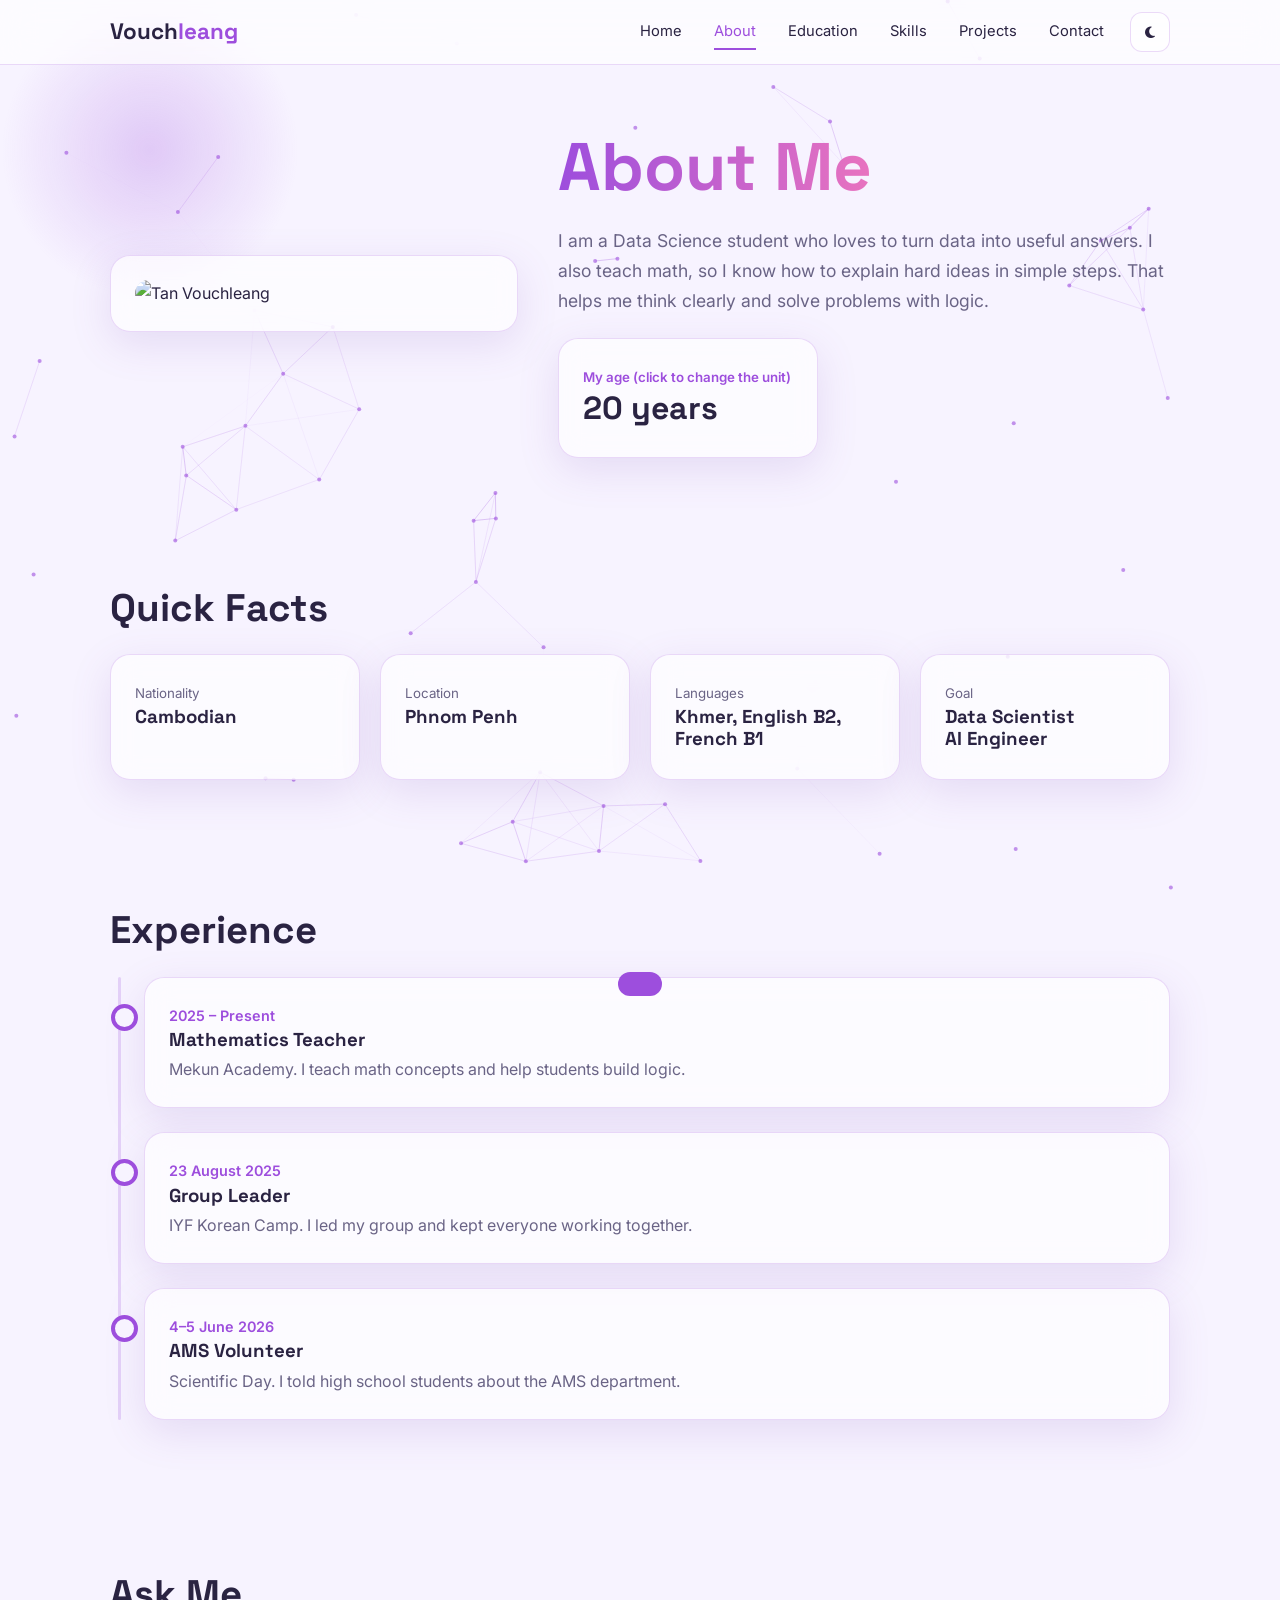
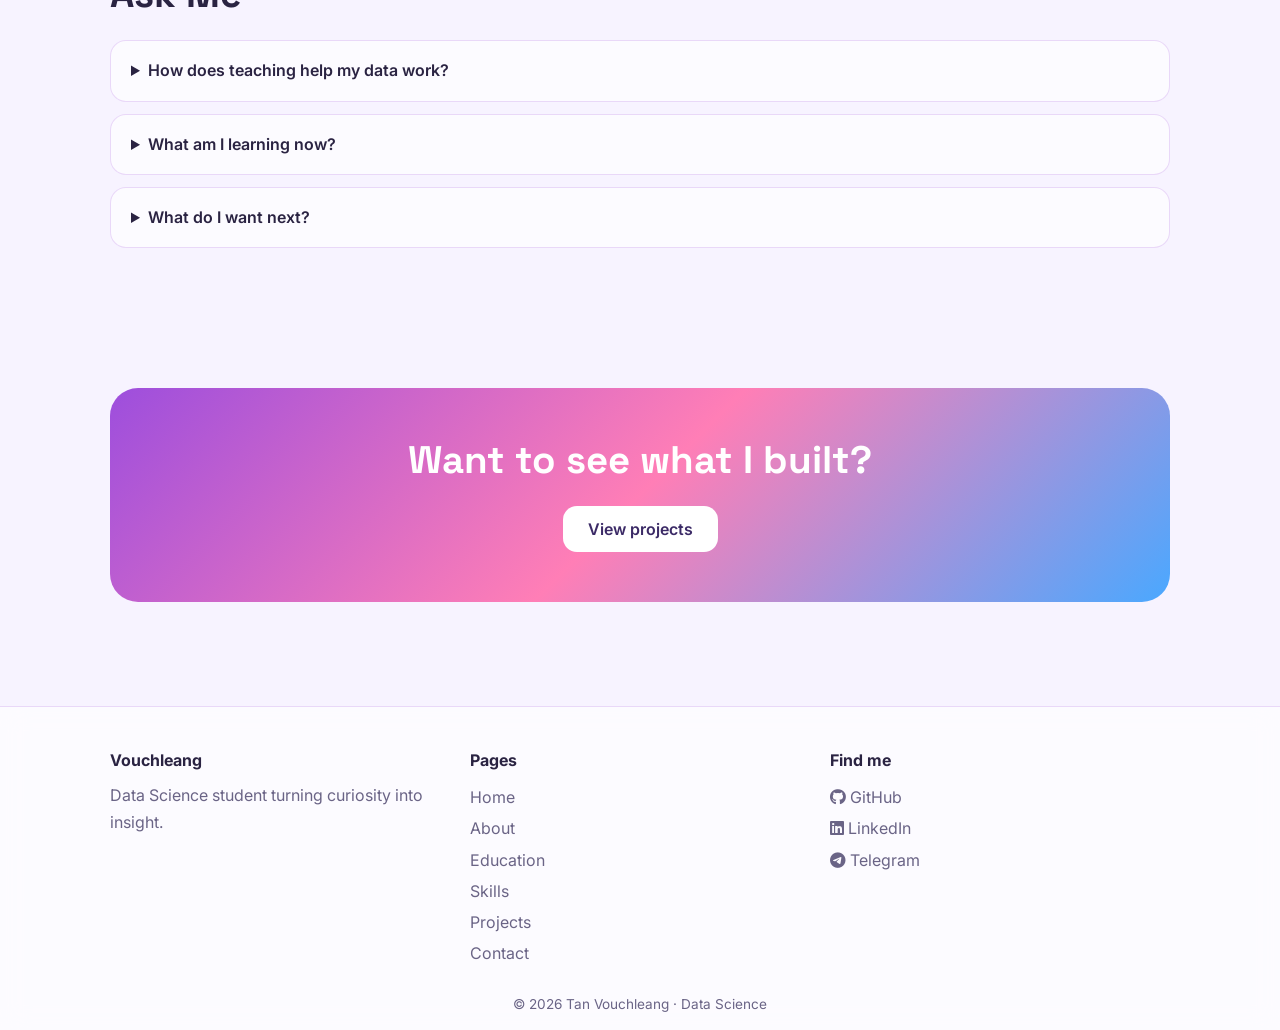
==== about.html @ b9602114 "Replace old portfolio with new portfolio" ====
<!doctype html>
<html lang="en">

<head>
  <meta charset="UTF-8">
  <meta name="viewport" content="width=device-width,initial-scale=1">
  <title>About | Tan Vouchleang</title>
  <link rel="stylesheet" href="https://cdnjs.cloudflare.com/ajax/libs/font-awesome/6.5.2/css/all.min.css">
  <link rel="stylesheet" href="assets/css/style.css">
  <script>document.documentElement.dataset.theme = localStorage.getItem('vl-theme') || (matchMedia('(prefers-color-scheme:dark)').matches ? 'dark' : 'light')</script>
</head>

<body>
  <canvas id="bg"></canvas>

  <main class="wrap">

    <section class="about">
      <div class="card reveal" data-tilt><img src="assets/img/achievement.jpeg" alt="Tan Vouchleang"></div>
      <div class="reveal">
        <h1 class="grad">About Me</h1>
        <p style="margin-top:20px;font-size:1.1rem">I am a Data Science student who loves to turn data into useful
          answers. I also teach math, so I know how to explain hard ideas in simple steps. That helps me think clearly
          and solve problems with logic.</p>
        <div class="card age" id="ageBox">
          <small>My age (click to change the unit)</small>
          <h3 id="ageDisplay">Loading...</h3>
        </div>
      </div>
    </section>

    <section>
      <h2 class="reveal">Quick Facts</h2>
      <div class="grid">
        <div class="card fact reveal"><small>Nationality</small>
          <h3>Cambodian</h3>
        </div>
        <div class="card fact reveal"><small>Location</small>
          <h3>Phnom Penh</h3>
        </div>
        <div class="card fact reveal"><small>Languages</small>
          <h3>Khmer, English B2, French B1</h3>
        </div>
        <div class="card fact reveal"><small>Goal</small>
          <h3>Data Scientist <br> AI Engineer</h3>
        </div>
      </div>
    </section>

    <section>
      <h2 class="reveal">Experience</h2>
      <div class="tl">
        <div class="card item reveal">
          <span class="muted-date">2025 – Present</span>
          <h3>Mathematics Teacher</h3>
          <p>Mekun Academy. I teach math concepts and help students build logic.</p>
        </div>
        <div class="card item reveal">
          <span class="muted-date">23 August 2025</span>
          <h3>Group Leader</h3>
          <p>IYF Korean Camp. I led my group and kept everyone working together.</p>
        </div>
        <div class="card item reveal">
          <span class="muted-date">4–5 June 2026</span>
          <h3>AMS Volunteer</h3>
          <p>Scientific Day. I told high school students about the AMS department.</p>
        </div>
      </div>
    </section>

    <section>
      <h2 class="reveal">Ask Me</h2>
      <div class="reveal">
        <details>
          <summary>How does teaching help my data work?</summary>
          <p>I am used to explaining hard ideas in simple words. So my reports and charts are clear for people who are
            not experts.</p>
        </details>
        <details>
          <summary>What am I learning now?</summary>
          <p>Machine learning (AI), data analysis, and pre-advanced programming skills. I practice them with small projects on GitHub.</p>
        </details>
        <details>
          <summary>What do I want next?</summary>
          <p>An internship in data science or analytics, where I can learn from a team and build real things.</p>
        </details>
      </div>
    </section>

    <section>
      <div class="cta reveal">
        <h2 style="margin-bottom:0">Want to see what I built?</h2>
        <div class="btns"><a class="btn" href="projects.html">View projects</a></div>
      </div>
    </section>

  </main>
  <script src="assets/js/main.js"></script>
</body>

</html>
---- assets/css/style.css ----
@import url("https://fonts.googleapis.com/css2?family=Space+Grotesk:wght@500;700&family=Inter:wght@400;500;600&display=swap");

/* theme */
:root {
  --bg: #f7f3ff;
  --card: rgba(255, 255, 255, 0.65);
  --text: #2a2342;
  --muted: #6a6486;
  --a: #9d4edd;
  --b: #ff7eb6;
  --c: #4aa8ff;
  --line: rgba(157, 78, 221, 0.2);
  --shadow: 0 12px 40px rgba(130, 80, 180, 0.15);
}
[data-theme="dark"] {
  --bg: #090716;
  --card: rgba(24, 19, 50, 0.7);
  --text: #f5f0ff;
  --muted: #a9a2c6;
  --a: #b57bff;
  --b: #ff7eb6;
  --c: #5ee0ff;
  --line: rgba(255, 255, 255, 0.1);
  --shadow: 0 12px 40px rgba(0, 0, 0, 0.4);
}

/* base */
* {
  box-sizing: border-box;
  margin: 0;
}
html {
  scroll-behavior: smooth;
}
body {
  font:
    16px/1.7 Inter,
    sans-serif;
  background: var(--bg);
  color: var(--text);
  animation: fade 0.6s;
}
h1,
h2,
h3,
.logo {
  font-family: "Space Grotesk", sans-serif;
  line-height: 1.15;
}
h1 {
  font-size: clamp(2.4rem, 6vw, 4.2rem);
}
h2 {
  font-size: clamp(1.6rem, 3.5vw, 2.4rem);
  margin-bottom: 24px;
}
p {
  color: var(--muted);
}
a {
  color: inherit;
  text-decoration: none;
}
ul {
  padding-left: 20px;
  color: var(--muted);
}
.wrap {
  max-width: 1100px;
  margin: auto;
  padding: 0 20px;
}
section {
  padding: 64px 0;
}
.grid {
  display: grid;
  gap: 20px;
  grid-template-columns: repeat(auto-fit, minmax(240px, 1fr));
}
.center {
  text-align: center;
}
.grad {
  background: linear-gradient(90deg, var(--a), var(--b), var(--c), var(--a));
  background-size: 200%;
  -webkit-background-clip: text;
  background-clip: text;
  color: transparent;
  animation: flow 6s linear infinite;
}
.page-title {
  padding-top: 56px;
}
.page-title p {
  margin-top: 12px;
  max-width: 560px;
}

/* background effect */
#bg {
  position: fixed;
  inset: 0;
  z-index: -1;
  pointer-events: none;
}
.glow {
  position: fixed;
  top: 0;
  left: 0;
  width: 300px;
  height: 300px;
  border-radius: 50%;
  z-index: -1;
  pointer-events: none;
  background: radial-gradient(
    circle,
    color-mix(in srgb, var(--a) 25%, transparent),
    transparent 70%
  );
}
#prog {
  position: fixed;
  top: 0;
  left: 0;
  height: 3px;
  width: 0;
  z-index: 100;
  background: linear-gradient(90deg, var(--a), var(--b), var(--c));
}
@media (hover: none) {
  .glow {
    display: none;
  }
}

/* header */
.top {
  position: sticky;
  top: 0;
  z-index: 50;
  background: var(--card);
  backdrop-filter: blur(16px);
  border-bottom: 1px solid var(--line);
}
.bar {
  display: flex;
  align-items: center;
  gap: 12px;
  height: 64px;
}
.logo {
  font-size: 1.4rem;
  font-weight: 700;
  margin-right: auto;
}
.logo b {
  color: var(--a);
}
#links {
  display: flex;
  gap: 4px;
}
#links a {
  padding: 8px 14px;
  border-radius: 12px;
  font-size: 0.92rem;
  position: relative;
}
#links a::after {
  content: "";
  position: absolute;
  left: 14px;
  right: 14px;
  bottom: 3px;
  height: 2px;
  background: var(--a);
  transform: scaleX(0);
  transition: 0.3s;
}
#links a:hover::after,
#links a.on::after {
  transform: scaleX(1);
}
#links a.on {
  color: var(--a);
}
.icon {
  width: 40px;
  height: 40px;
  border-radius: 12px;
  border: 1px solid var(--line);
  background: var(--card);
  color: var(--text);
  cursor: pointer;
}
#burger {
  display: none;
}
@media (max-width: 780px) {
  #burger {
    display: block;
  }
  #links {
    display: none;
    position: absolute;
    top: 64px;
    left: 0;
    right: 0;
    flex-direction: column;
    background: var(--bg);
    padding: 10px 20px;
    border-bottom: 1px solid var(--line);
  }
  #links.open {
    display: flex;
  }
}

/* button, card, tag */
.btn {
  display: inline-flex;
  align-items: center;
  gap: 8px;
  padding: 12px 24px;
  border-radius: 14px;
  border: 1px solid transparent;
  background: linear-gradient(135deg, var(--a), var(--b));
  color: #fff;
  font:
    600 1rem Inter,
    sans-serif;
  cursor: pointer;
  transition: 0.25s;
}
.btn:hover {
  transform: translateY(-3px);
  box-shadow: 0 12px 30px color-mix(in srgb, var(--a) 40%, transparent);
}
.btn.ghost {
  background: var(--card);
  color: var(--text);
  border-color: var(--line);
}
.btns {
  display: flex;
  flex-wrap: wrap;
  gap: 12px;
  margin-top: 24px;
}
.card {
  background: var(--card);
  backdrop-filter: blur(14px);
  border: 1px solid var(--line);
  border-radius: 20px;
  padding: 24px;
  box-shadow: var(--shadow);
}
.card h3 {
  margin-bottom: 6px;
}
.lift {
  transition:
    transform 0.3s,
    box-shadow 0.3s;
  cursor: pointer;
}
.lift:hover {
  transform: translateY(-6px);
  box-shadow: 0 20px 50px color-mix(in srgb, var(--a) 25%, transparent);
}
.tags {
  display: flex;
  flex-wrap: wrap;
  gap: 6px;
  margin-top: 12px;
}
.tags span {
  font-size: 0.75rem;
  padding: 3px 10px;
  border-radius: 99px;
  background: color-mix(in srgb, var(--a) 14%, transparent);
  color: var(--a);
}
.muted-date {
  color: var(--a);
  font-weight: 600;
  font-size: 0.9rem;
}

/* scroll effect */
.reveal {
  opacity: 0;
  transform: translateY(26px);
  transition:
    opacity 0.7s,
    transform 0.7s;
}
.reveal.show {
  opacity: 1;
  transform: none;
}
.grid > .reveal:nth-child(2) {
  transition-delay: 0.1s;
}
.grid > .reveal:nth-child(3) {
  transition-delay: 0.2s;
}
.grid > .reveal:nth-child(4) {
  transition-delay: 0.3s;
}

/* home */
.hero {
  min-height: calc(100vh - 64px);
  display: grid;
  grid-template-columns: 1.2fr 1fr;
  gap: 40px;
  align-items: center;
}
.typed {
  font:
    500 1.5rem "Space Grotesk",
    sans-serif;
  margin: 14px 0;
  color: var(--text);
}
.cursor {
  animation: blink 1s infinite;
  color: var(--a);
}
.clock {
  margin-top: 24px;
  font-size: 0.9rem;
}
.photo {
  position: relative;
  display: grid;
  place-items: center;
}
.ring {
  width: min(300px, 70vw);
  aspect-ratio: 1;
  border-radius: 50%;
  padding: 6px;
  background: conic-gradient(var(--a), var(--b), var(--c), var(--a));
  animation: spin 8s linear infinite;
}
.ring img {
  width: 100%;
  height: 100%;
  border-radius: 50%;
  object-fit: cover;
  object-position: top;
  background: var(--bg);
  animation: spin 8s linear infinite reverse;
}
.orbit {
  position: absolute;
  inset: 0;
  margin: auto;
  width: min(350px, 82vw);
  aspect-ratio: 1;
  border-radius: 50%;
  pointer-events: none;
  background: conic-gradient(transparent 0 60%, var(--c) 90%, var(--b) 100%);
  -webkit-mask: radial-gradient(
    farthest-side,
    transparent calc(100% - 3px),
    #000 calc(100% - 3px)
  );
  mask: radial-gradient(
    farthest-side,
    transparent calc(100% - 3px),
    #000 calc(100% - 3px)
  );
  filter: drop-shadow(0 0 6px var(--c)) drop-shadow(0 0 14px var(--b));
  animation: spin 5s linear infinite;
}
.orbit.two {
  width: min(395px, 92vw);
  background: conic-gradient(transparent 0 70%, var(--a) 92%, var(--b) 100%);
  animation-duration: 9s;
  animation-direction: reverse;
}
.fl {
  position: absolute;
  padding: 6px 14px;
  border-radius: 99px;
  font-size: 0.85rem;
  background: var(--card);
  border: 1px solid var(--line);
  backdrop-filter: blur(10px);
  animation: bob 4s ease-in-out infinite;
}
.stat b {
  display: block;
  font:
    700 2.4rem "Space Grotesk",
    sans-serif;
  color: var(--a);
}
.stat span {
  color: var(--muted);
}
.go {
  display: flex;
  gap: 14px;
  align-items: center;
}
.go i {
  font-size: 1.6rem;
  color: var(--a);
}
#plot {
  width: 100%;
  height: 260px;
  display: block;
  border-radius: 14px;
  border: 1px dashed var(--line);
  cursor: crosshair;
}
.plot-bar {
  display: flex;
  justify-content: space-between;
  align-items: center;
  margin-top: 14px;
  flex-wrap: wrap;
  gap: 10px;
}
.cta {
  text-align: center;
  padding: 50px 24px;
  border-radius: 28px;
  color: #fff;
  background: linear-gradient(135deg, var(--a), var(--b), var(--c));
}
.cta p {
  color: rgba(255, 255, 255, 0.9);
  margin: 10px 0;
}
.cta .btns {
  justify-content: center;
}
.cta .btn {
  background: #fff;
  color: #3b2a66;
}
.cta .btn.ghost {
  background: transparent;
  color: #fff;
  border-color: #fff;
}
@media (max-width: 780px) {
  .hero {
    grid-template-columns: 1fr;
    text-align: center;
    padding-top: 40px;
  }
  .hero .btns,
  .hero .clock {
    justify-content: center;
  }
}

/* about */
.about {
  display: grid;
  grid-template-columns: 0.8fr 1.2fr;
  gap: 40px;
  align-items: center;
}
.about img {
  width: 100%;
  border-radius: 16px;
  display: block;
}
.age {
  margin-top: 22px;
  width: fit-content;
  min-width: 260px;
  cursor: pointer;
  transition: 0.25s;
}
.age:hover {
  transform: scale(1.03);
}
.age small {
  color: var(--a);
  font-weight: 600;
}
.age h3 {
  font-size: 2rem;
}
.fact small {
  color: var(--muted);
}
details {
  background: var(--card);
  border: 1px solid var(--line);
  border-radius: 16px;
  padding: 16px 20px;
  margin-bottom: 12px;
}
summary {
  cursor: pointer;
  font-weight: 600;
}
details[open] summary {
  color: var(--a);
  margin-bottom: 8px;
}
@media (max-width: 780px) {
  .about {
    grid-template-columns: 1fr;
  }
}

/* about and education timeshow */
.tl {
  position: relative;
  padding-left: 34px;
}
.tl::before,
.tl::after {
  content: "";
  position: absolute;
  left: 8px;
  top: 0;
  width: 3px;
  border-radius: 3px;
}
.tl::before {
  bottom: 0;
  background: var(--line);
}
.tl::after {
  height: calc(var(--p, 0) * 100%);
  background: linear-gradient(var(--a), var(--b));
}
.tl .item {
  position: relative;
  margin-bottom: 24px;
}
.tl .item::before {
  content: "";
  position: absolute;
  left: -34px;
  top: 26px;
  width: 19px;
  height: 19px;
  border-radius: 50%;
  background: var(--bg);
  border: 4px solid var(--a);
}

/* gpa chart */
.gpa {
  display: flex;
  gap: 24px;
  align-items: flex-end;
  height: 200px;
  margin-top: 10px;
}
.gpa div {
  flex: 1;
  display: flex;
  flex-direction: column;
  justify-content: flex-end;
  align-items: center;
  gap: 6px;
}
.gpa i {
  width: 100%;
  height: 0;
  border-radius: 12px 12px 0 0;
  background: linear-gradient(var(--b), var(--a));
  transition: height 1.2s cubic-bezier(0.2, 0.8, 0.2, 1);
}
.show .gpa i {
  height: var(--h);
}

/* skills */
.bar-row {
  margin-bottom: 20px;
}
.bar-row div:first-child {
  display: flex;
  justify-content: space-between;
  margin-bottom: 6px;
  color: var(--text);
}
.skill {
  height: 10px;
  border-radius: 99px;
  background: var(--line);
  overflow: hidden;
}
.skill i {
  display: block;
  height: 100%;
  width: 0;
  border-radius: 99px;
  background: linear-gradient(90deg, var(--a), var(--c));
  transition: width 1.4s cubic-bezier(0.2, 0.8, 0.2, 1);
}
.show .skill i {
  width: var(--w);
}
@property --pct {
  syntax: "<number>";
  inherits: false;
  initial-value: 0;
}
.donut {
  --pct: 0;
  position: relative;
  width: 110px;
  height: 110px;
  border-radius: 50%;
  display: grid;
  place-items: center;
  margin: 0 auto 10px;
  background: conic-gradient(var(--a) calc(var(--pct) * 1%), var(--line) 0);
  transition: --pct 1.6s;
}
.donut::before {
  content: "";
  position: absolute;
  inset: 10px;
  border-radius: 50%;
  background: var(--bg);
}
.donut b {
  position: relative;
  font-family: "Space Grotesk", sans-serif;
}
.show .donut {
  --pct: var(--v);
}
.chips {
  display: flex;
  flex-wrap: wrap;
  gap: 12px;
}
.chips span {
  padding: 10px 18px;
  border-radius: 14px;
  background: var(--card);
  border: 1px solid var(--line);
  transition: 0.25s;
}
.chips span:hover {
  transform: translateY(-4px) rotate(-2deg);
  border-color: var(--a);
}
.chips i {
  color: var(--a);
  margin-right: 6px;
}

/* project */
.tools-bar {
  display: flex;
  flex-wrap: wrap;
  gap: 10px;
  align-items: center;
  margin: 28px 0;
}
.tools-bar button {
  padding: 8px 18px;
  border-radius: 99px;
  border: 1px solid var(--line);
  background: var(--card);
  color: var(--text);
  cursor: pointer;
  font: inherit;
  transition: 0.2s;
}
.tools-bar button.on {
  background: linear-gradient(135deg, var(--a), var(--b));
  color: #fff;
  border-color: transparent;
}
.tools-bar input {
  margin-left: auto;
  padding: 9px 16px;
  border-radius: 99px;
  border: 1px solid var(--line);
  background: var(--card);
  color: var(--text);
  font: inherit;
  min-width: 200px;
}
.thumb {
  height: 150px;
  border-radius: 14px;
  overflow: hidden;
  margin-bottom: 14px;
  background: linear-gradient(135deg, var(--a), var(--c));
}
.thumb img {
  width: 100%;
  height: 100%;
  object-fit: cover;
  transition: 0.5s;
}
.proj:hover .thumb img {
  transform: scale(1.08);
}
#projectGrid,
#featured {
  grid-template-columns: repeat(3, 1fr);
}
@media (max-width: 900px) {
  #projectGrid,
  #featured {
    grid-template-columns: repeat(2, 1fr);
  }
}
@media (max-width: 600px) {
  #projectGrid,
  #featured {
    grid-template-columns: 1fr;
  }
}
.proj .links {
  display: flex;
  gap: 18px;
  margin-top: 14px;
  font-size: 0.9rem;
  font-weight: 600;
}
.proj .links a {
  color: var(--a);
  position: relative;
}
.proj .links a:hover {
  text-decoration: underline;
  text-underline-offset: 4px;
}
.hide {
  display: none;
}
dialog {
  margin: auto;
  width: min(640px, 92vw);
  max-height: 88vh;
  padding: 0;
  border: 1px solid var(--line);
  border-radius: 24px;
  background: var(--bg);
  color: var(--text);
  overflow: auto;
}
dialog::backdrop {
  background: rgba(10, 5, 30, 0.6);
  backdrop-filter: blur(4px);
}
dialog[open] {
  animation: pop 0.3s;
}
dialog .in {
  padding: 28px;
  position: relative;
}
dialog h2 {
  margin: 6px 0 10px;
}
dialog h4 {
  margin: 18px 0 6px;
  font-family: "Space Grotesk", sans-serif;
}
dialog .x {
  position: absolute;
  top: 14px;
  right: 14px;
  width: 36px;
  height: 36px;
  border-radius: 50%;
  border: 0;
  background: var(--card);
  color: var(--text);
  font-size: 1.3rem;
  cursor: pointer;
  z-index: 2;
}

/* contact */
.ccard {
  display: flex;
  gap: 16px;
  align-items: center;
  padding: 20px;
  transition:
    transform 0.2s,
    box-shadow 0.3s;
}
.ccard:hover {
  box-shadow: 0 0 32px color-mix(in srgb, var(--ac) 40%, transparent);
}
.ccard .ico {
  width: 56px;
  height: 56px;
  border-radius: 16px;
  display: grid;
  place-items: center;
  font-size: 1.6rem;
  color: var(--ac);
  background: color-mix(in srgb, var(--ac) 16%, transparent);
  flex: none;
}
.ccard b {
  display: block;
  font-family: "Space Grotesk", sans-serif;
  font-size: 1.15rem;
  color: var(--text);
}
.ccard span {
  font-size: 0.9rem;
  color: var(--muted);
  word-break: break-all;
}
.dot {
  display: inline-block;
  width: 10px;
  height: 10px;
  border-radius: 50%;
  background: #22c55e;
  margin-right: 8px;
  animation: pulse 2s infinite;
}
form {
  display: grid;
  gap: 14px;
}
input,
textarea {
  width: 100%;
  padding: 12px 16px;
  border-radius: 14px;
  border: 1px solid var(--line);
  background: var(--card);
  color: var(--text);
  font: inherit;
}
input:focus,
textarea:focus,
button:focus-visible,
a:focus-visible,
summary:focus-visible {
  outline: 2px solid var(--a);
  outline-offset: 2px;
}
.two {
  display: grid;
  grid-template-columns: 1fr 1fr;
  gap: 20px;
}
@media (max-width: 780px) {
  .two {
    grid-template-columns: 1fr;
  }
}
.toast {
  position: fixed;
  bottom: 24px;
  left: 50%;
  transform: translate(-50%, 120px);
  padding: 12px 22px;
  border-radius: 14px;
  background: var(--a);
  color: #fff;
  z-index: 200;
  transition: 0.4s;
}
.toast.on {
  transform: translate(-50%, 0);
}

/* footer */
footer {
  border-top: 1px solid var(--line);
  background: var(--card);
  backdrop-filter: blur(14px);
  margin-top: 40px;
}
footer .grid {
  padding: 40px 0 10px;
}
footer a {
  display: block;
  color: var(--muted);
  padding: 2px 0;
}
footer a:hover {
  color: var(--a);
}
footer h4 {
  margin-bottom: 8px;
}
.copy {
  text-align: center;
  padding: 14px;
  font-size: 0.85rem;
  color: var(--muted);
}

/* animations */
@keyframes fade {
  from {
    opacity: 0;
  }
}
@keyframes flow {
  to {
    background-position: 200%;
  }
}
@keyframes spin {
  to {
    transform: rotate(1turn);
  }
}
@keyframes bob {
  50% {
    transform: translateY(-12px);
  }
}
@keyframes blink {
  50% {
    opacity: 0;
  }
}
@keyframes pop {
  from {
    opacity: 0;
    transform: scale(0.92) translateY(20px);
  }
}
@keyframes pulse {
  50% {
    box-shadow: 0 0 0 8px transparent;
  }
  0% {
    box-shadow: 0 0 0 0 rgba(34, 197, 94, 0.6);
  }
}
@media (prefers-reduced-motion: reduce) {
  * {
    animation: none !important;
    transition: none !important;
  }
}
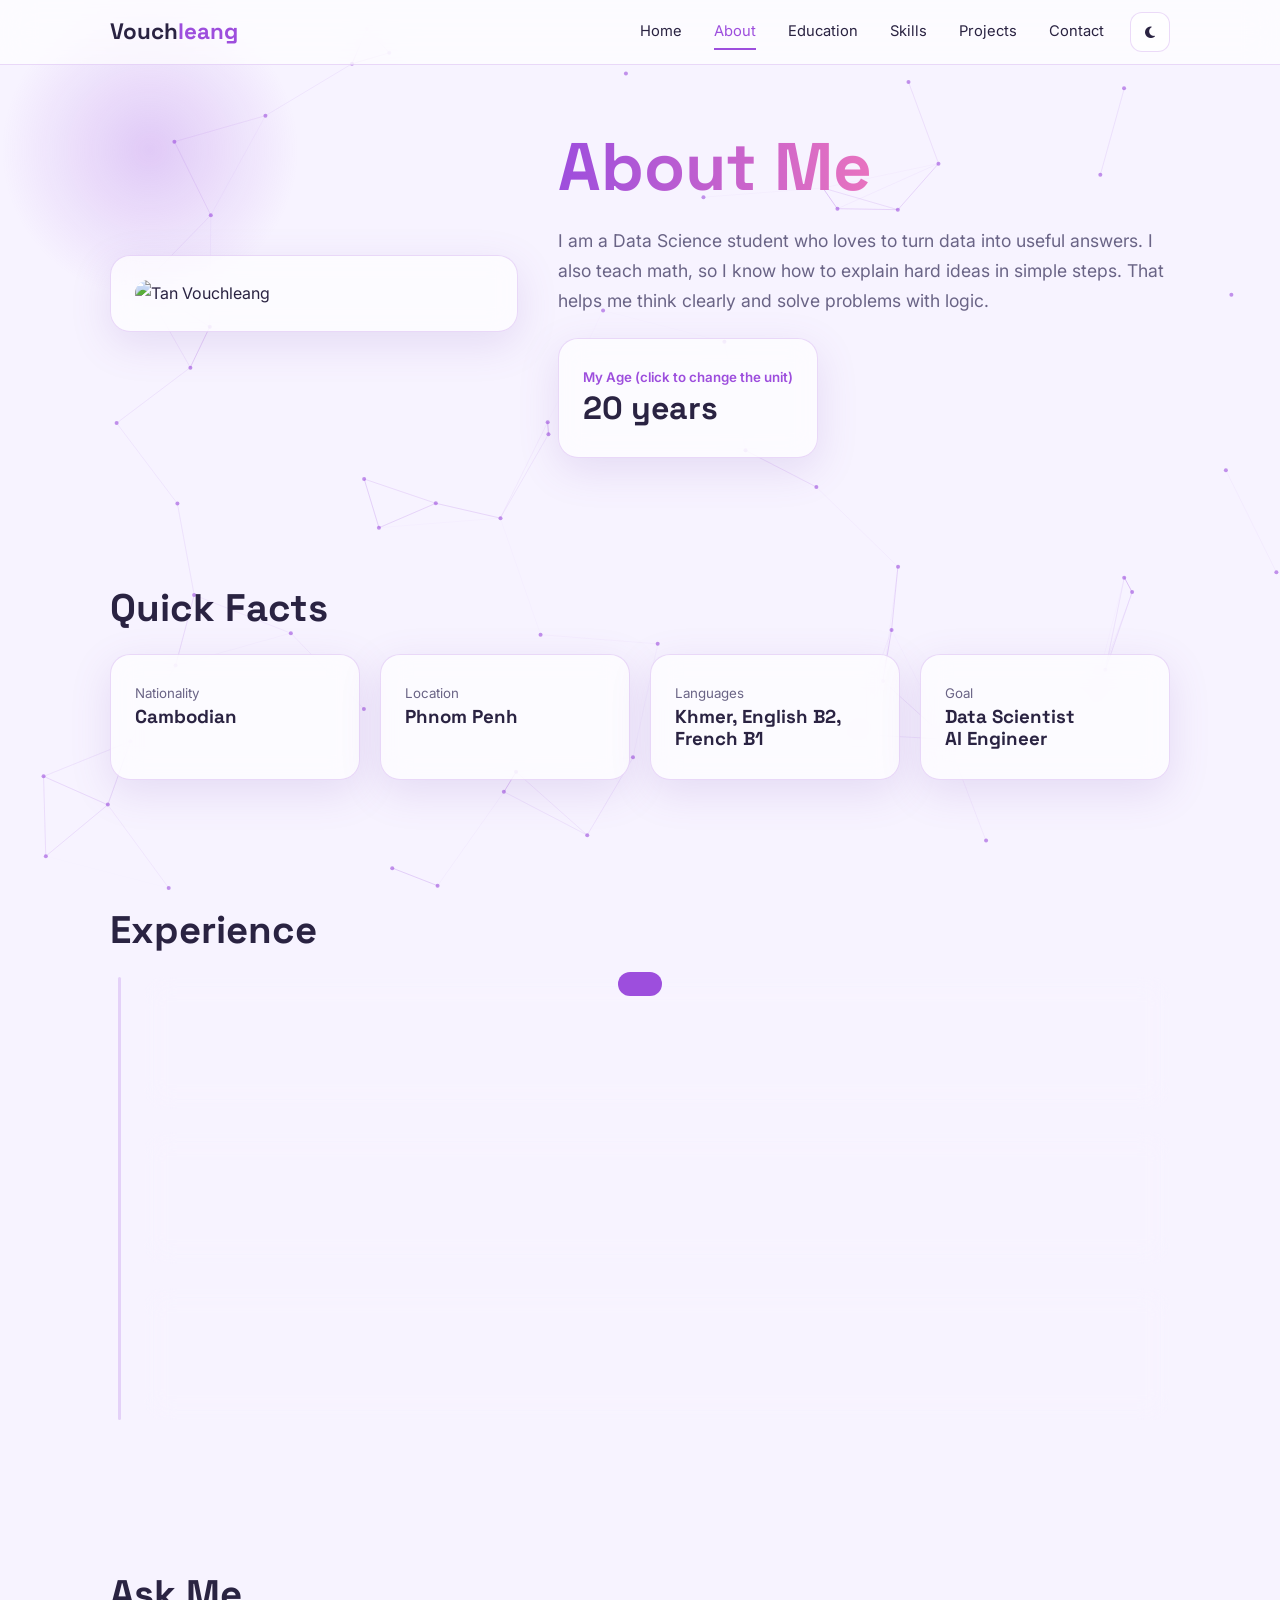
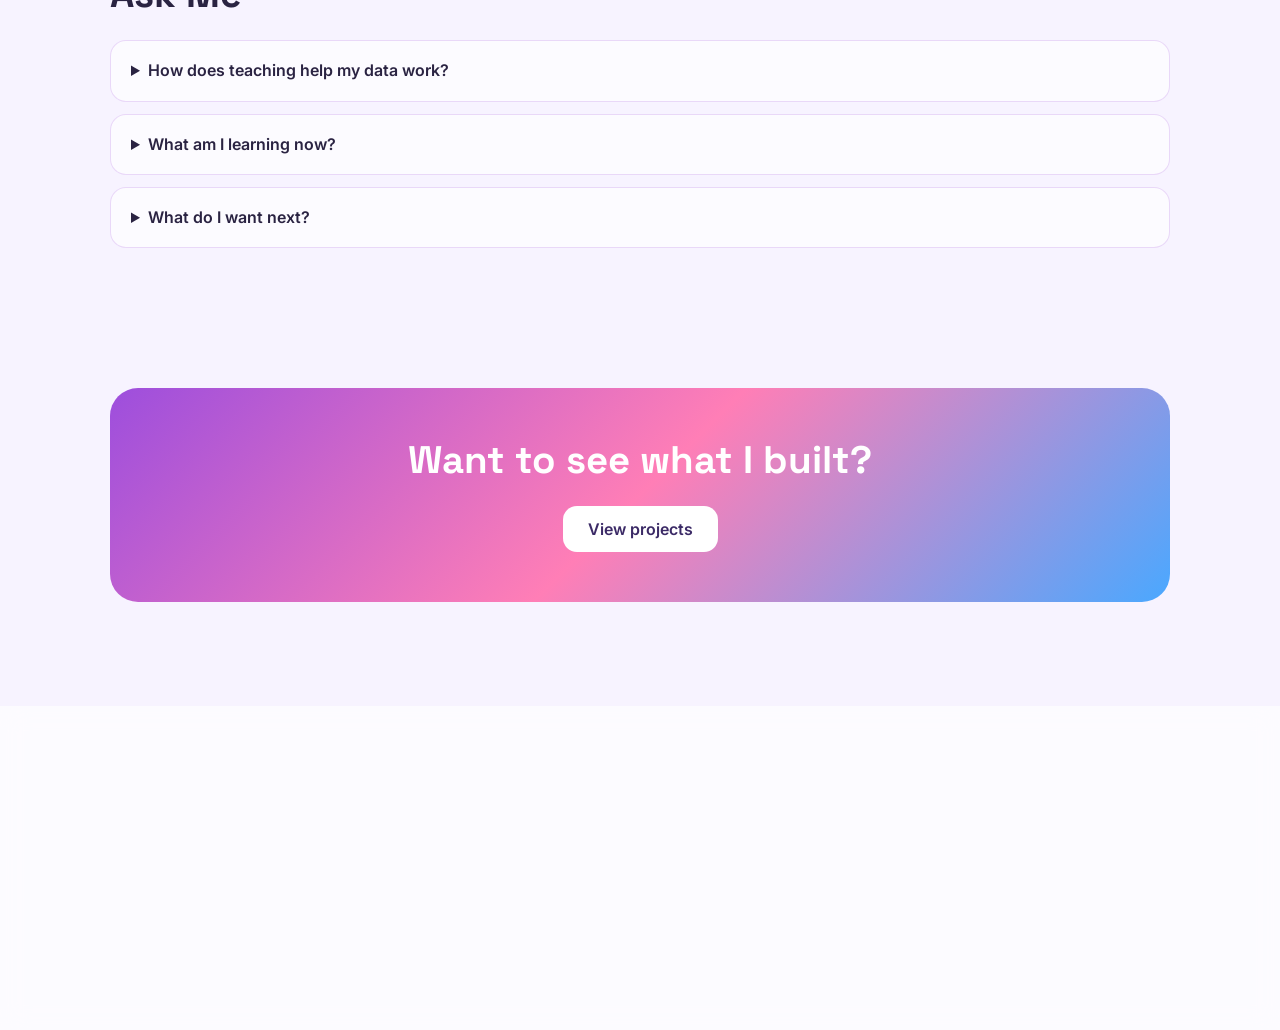
==== commit 7bdf4fe6: "update code" ====
--- a/about.html
+++ b/about.html
@@ -23,7 +23,7 @@
           answers. I also teach math, so I know how to explain hard ideas in simple steps. That helps me think clearly
           and solve problems with logic.</p>
         <div class="card age" id="ageBox">
-          <small>My age (click to change the unit)</small>
+          <small>My Age (click to change the unit)</small>
           <h3 id="ageDisplay">Loading...</h3>
         </div>
       </div>
--- a/assets/css/style.css
+++ b/assets/css/style.css
@@ -542,17 +542,6 @@
   position: relative;
   margin-bottom: 24px;
 }
-.tl .item::before {
-  content: "";
-  position: absolute;
-  left: -34px;
-  top: 26px;
-  width: 19px;
-  height: 19px;
-  border-radius: 50%;
-  background: var(--bg);
-  border: 4px solid var(--a);
-}
 
 /* gpa chart */
 .gpa {
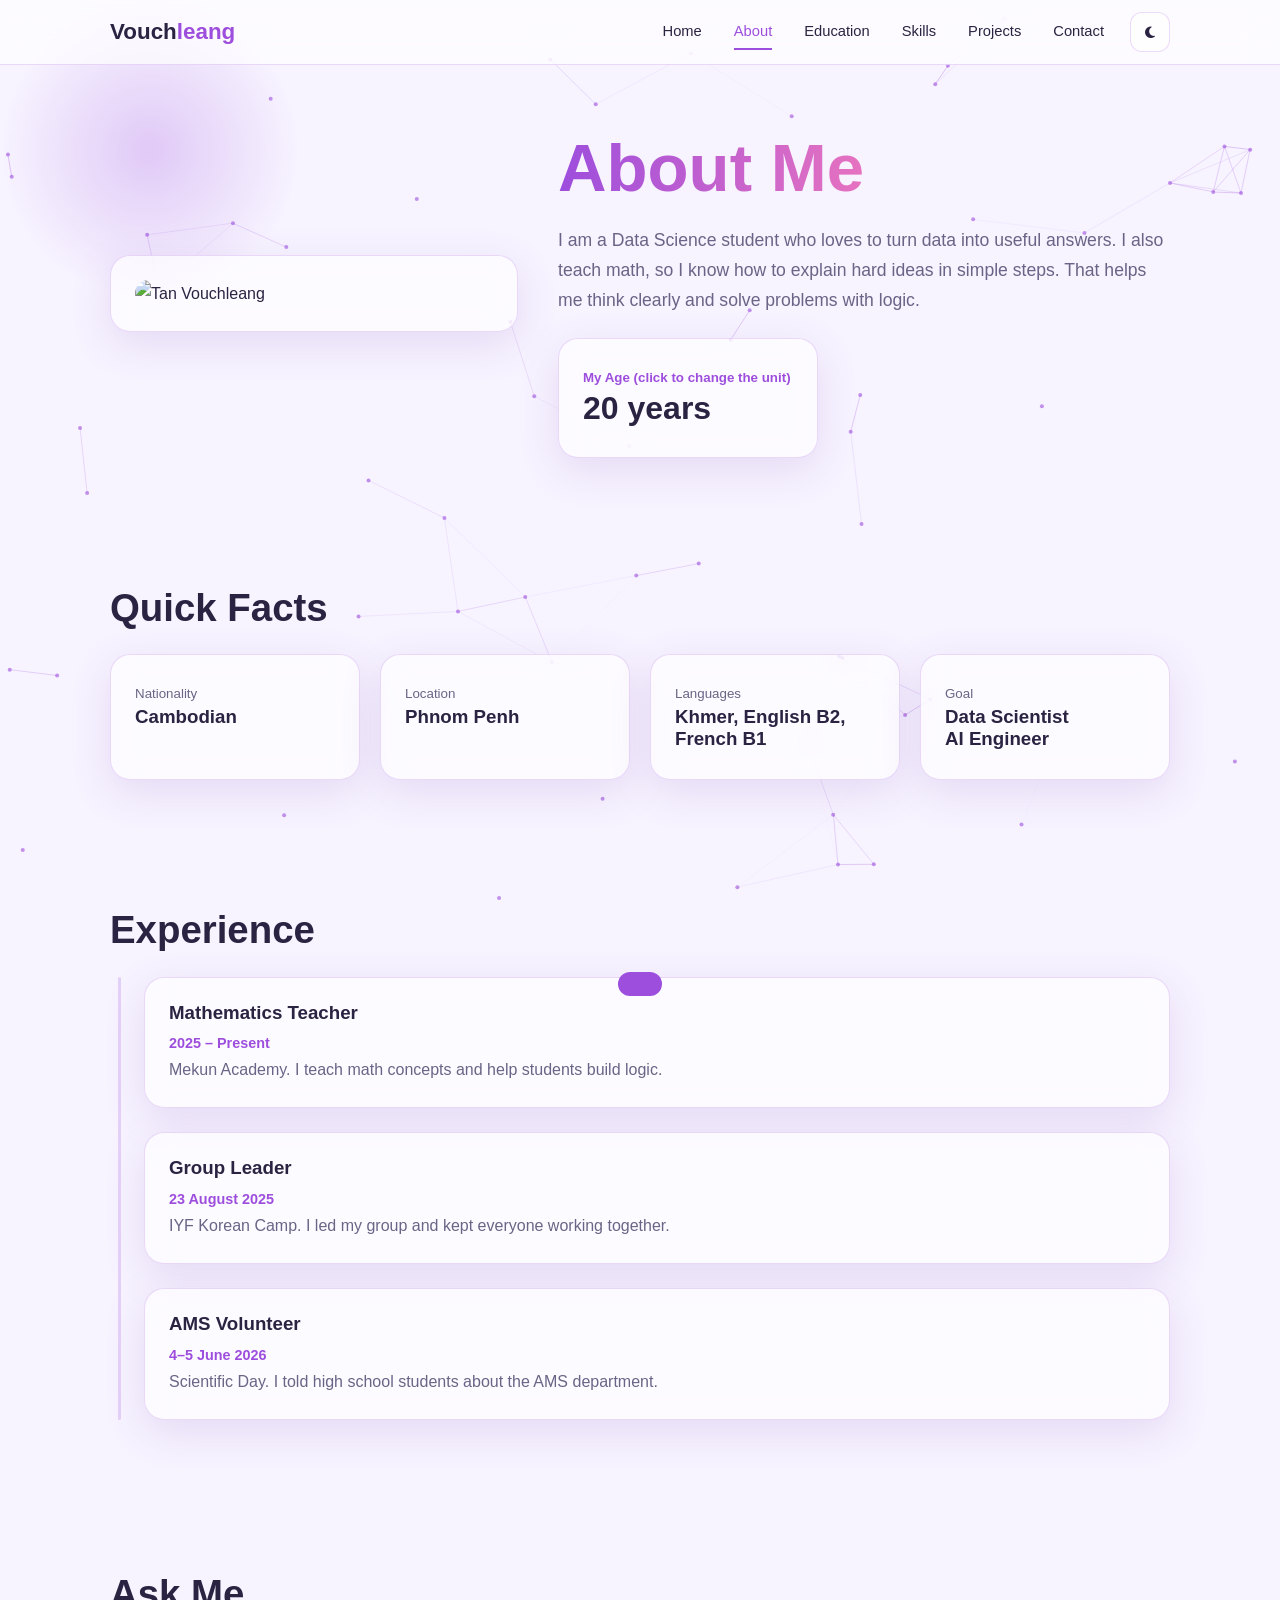
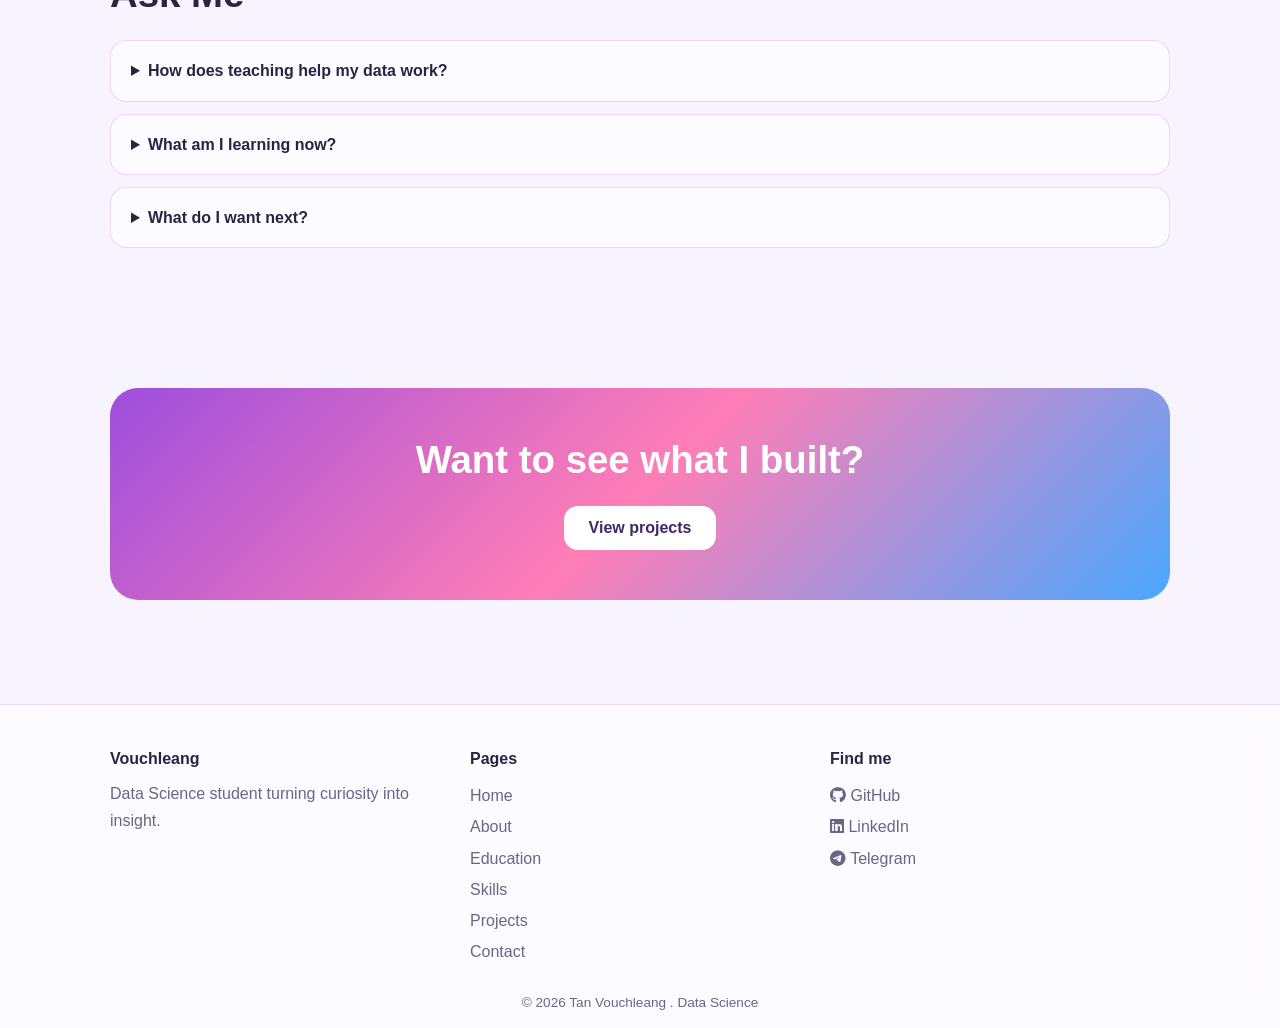
==== commit e9b0f750: "update info" ====
--- a/about.html
+++ b/about.html
@@ -51,18 +51,18 @@
       <h2 class="reveal">Experience</h2>
       <div class="tl">
         <div class="card item reveal">
+          <h3>Mathematics Teacher</h3>
           <span class="muted-date">2025 – Present</span>
-          <h3>Mathematics Teacher</h3>
           <p>Mekun Academy. I teach math concepts and help students build logic.</p>
         </div>
         <div class="card item reveal">
+          <h3>Group Leader</h3>
           <span class="muted-date">23 August 2025</span>
-          <h3>Group Leader</h3>
           <p>IYF Korean Camp. I led my group and kept everyone working together.</p>
         </div>
         <div class="card item reveal">
+          <h3>AMS Volunteer</h3>
           <span class="muted-date">4–5 June 2026</span>
-          <h3>AMS Volunteer</h3>
           <p>Scientific Day. I told high school students about the AMS department.</p>
         </div>
       </div>
@@ -78,7 +78,8 @@
         </details>
         <details>
           <summary>What am I learning now?</summary>
-          <p>Machine learning (AI), data analysis, and pre-advanced programming skills. I practice them with small projects on GitHub.</p>
+          <p>Machine learning (AI), data analysis, and pre-advanced programming skills. I practice them with small
+            projects on GitHub.</p>
         </details>
         <details>
           <summary>What do I want next?</summary>
--- a/assets/css/style.css
+++ b/assets/css/style.css
@@ -1,4 +1,4 @@
-@import url("https://fonts.googleapis.com/css2?family=Space+Grotesk:wght@500;700&family=Inter:wght@400;500;600&display=swap");
+@import url("https://fonts.googleapis.com/css2?family=Google+Sans:ital,opsz,wght@0,17..18,400..700;1,17..18,400..700&display=swap");
 
 /* theme */
 :root {
@@ -44,7 +44,7 @@
 h2,
 h3,
 .logo {
-  font-family: "Space Grotesk", sans-serif;
+  font-family: "Google Sans", sans-serif;
   line-height: 1.15;
 }
 h1 {
@@ -320,7 +320,7 @@
 }
 .typed {
   font:
-    500 1.5rem "Space Grotesk",
+    500 1.5rem "Google Sans",
     sans-serif;
   margin: 14px 0;
   color: var(--text);
@@ -339,21 +339,28 @@
   place-items: center;
 }
 .ring {
+  position: relative;
   width: min(300px, 70vw);
   aspect-ratio: 1;
   border-radius: 50%;
   padding: 6px;
+}
+.ring::before {
+  content: "";
+  position: absolute;
+  inset: 0;
+  border-radius: 50%;
   background: conic-gradient(var(--a), var(--b), var(--c), var(--a));
   animation: spin 8s linear infinite;
 }
 .ring img {
+  position: relative;
   width: 100%;
   height: 100%;
   border-radius: 50%;
   object-fit: cover;
   object-position: top;
   background: var(--bg);
-  animation: spin 8s linear infinite reverse;
 }
 .orbit {
   position: absolute;
@@ -396,7 +403,7 @@
 .stat b {
   display: block;
   font:
-    700 2.4rem "Space Grotesk",
+    700 2.4rem "Google Sans",
     sans-serif;
   color: var(--a);
 }
@@ -623,7 +630,7 @@
 }
 .donut b {
   position: relative;
-  font-family: "Space Grotesk", sans-serif;
+  font-family: "Google Sans", sans-serif;
 }
 .show .donut {
   --pct: var(--v);
@@ -759,7 +766,7 @@
 }
 dialog h4 {
   margin: 18px 0 6px;
-  font-family: "Space Grotesk", sans-serif;
+  font-family: "Google Sans", sans-serif;
 }
 dialog .x {
   position: absolute;
@@ -802,7 +809,7 @@
 }
 .ccard b {
   display: block;
-  font-family: "Space Grotesk", sans-serif;
+  font-family: "Google Sans", sans-serif;
   font-size: 1.15rem;
   color: var(--text);
 }
